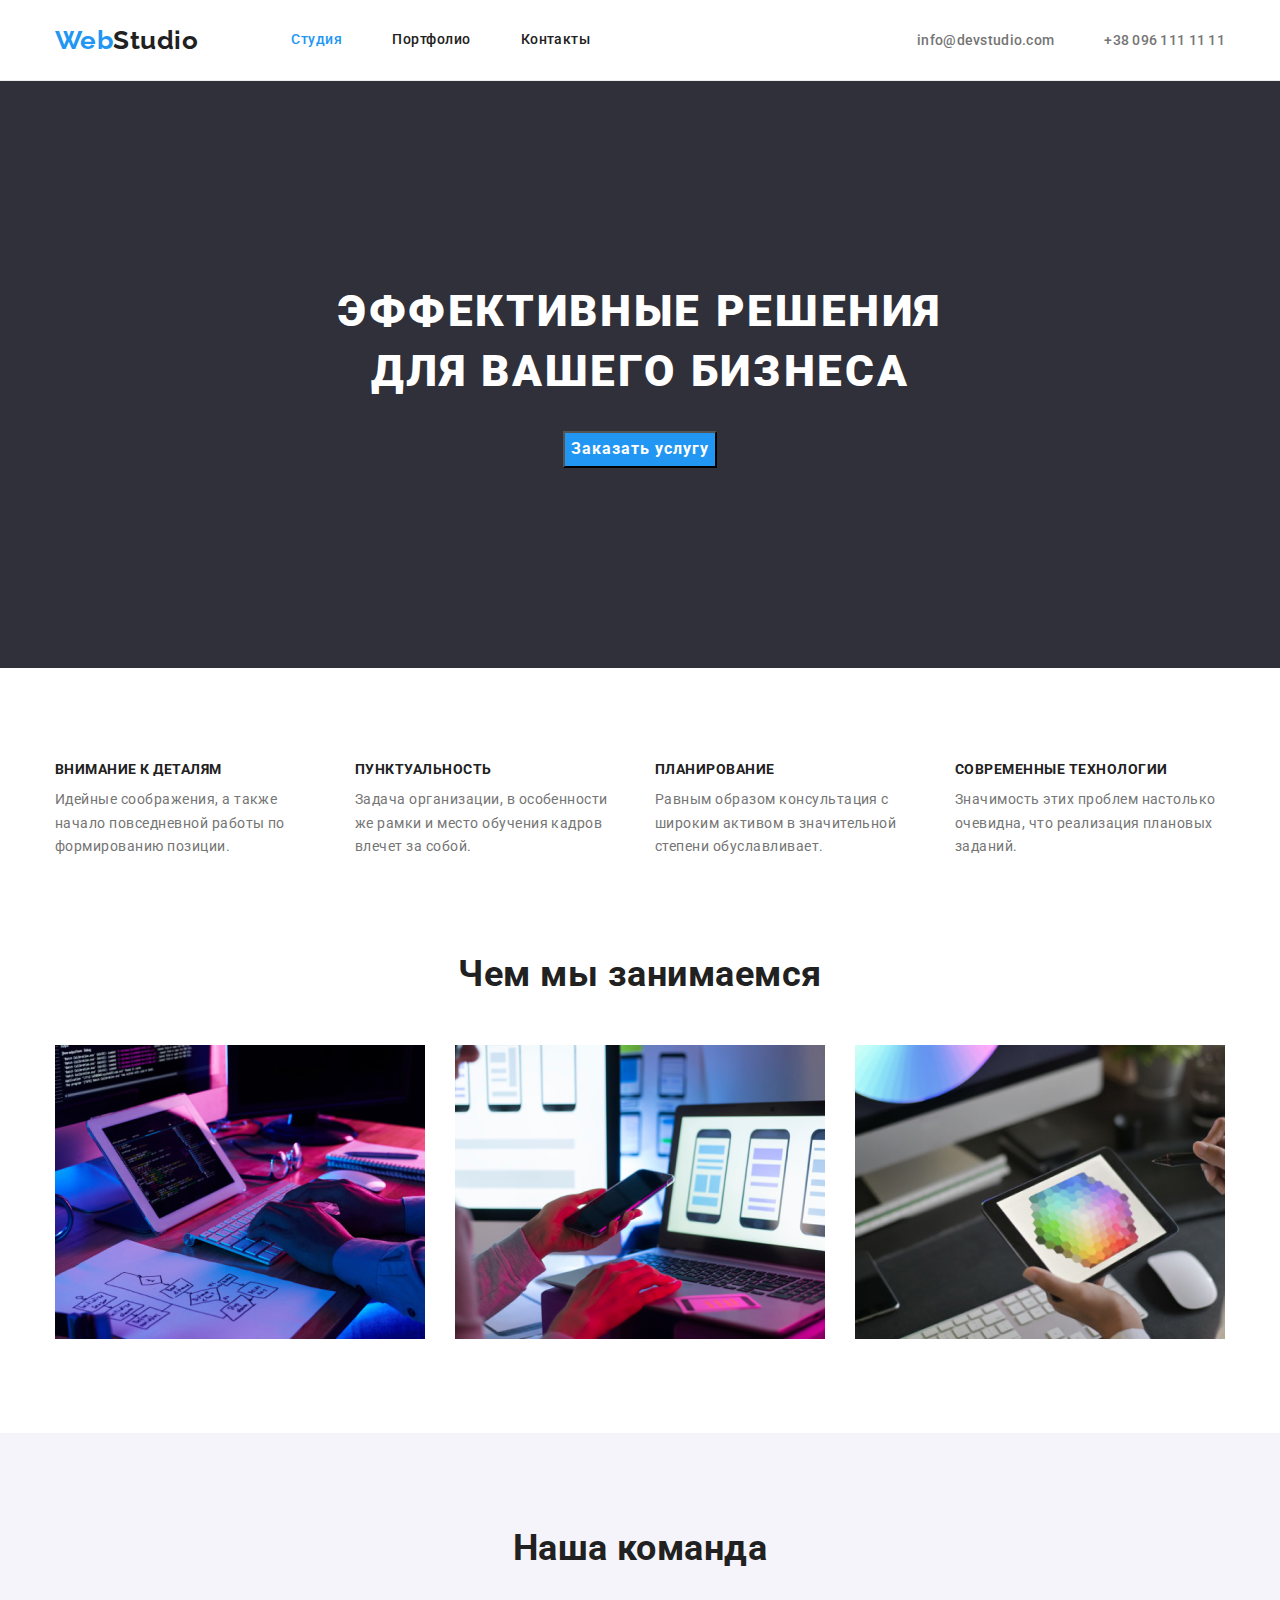
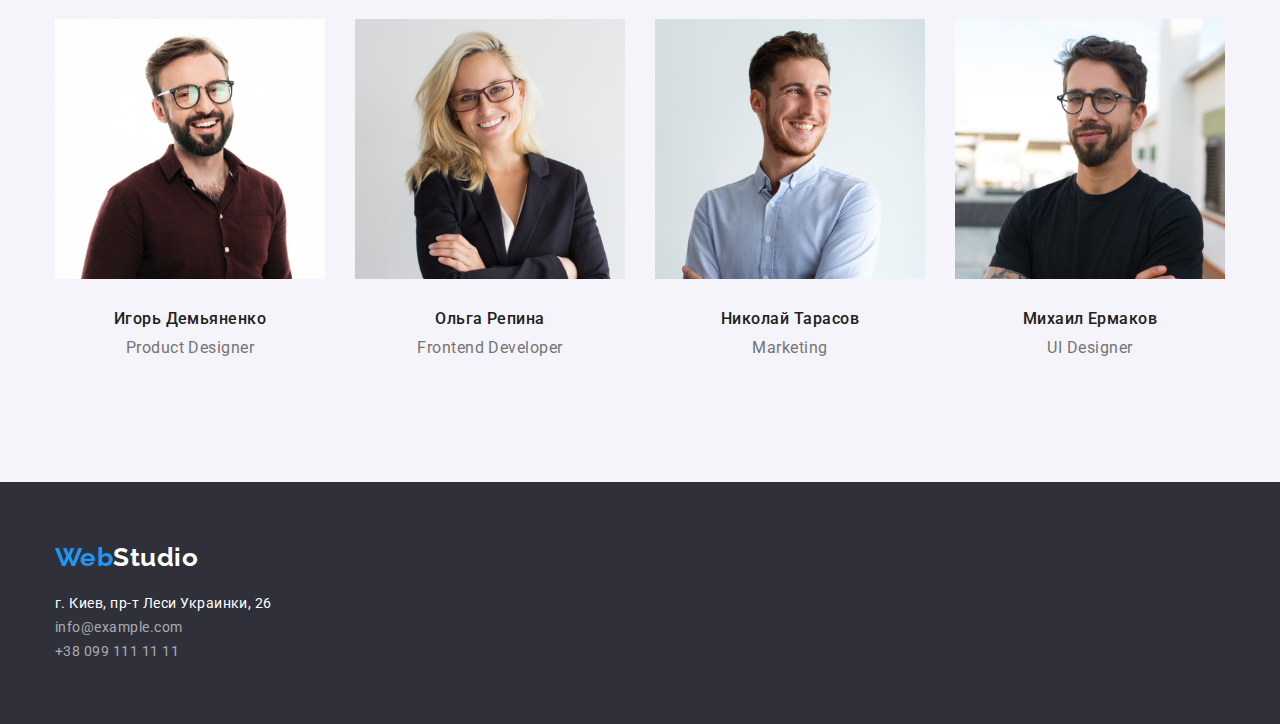
==== index.html @ 9b33d383 "Initial commit" ====
<!DOCTYPE html>
<html lang="en">
<head>
  <meta charset="UTF-8">
  <meta http-equiv="X-UA-Compatible" content="IE=edge">
  <meta name="viewport" content="width=device-width, initial-scale=1.0">
  <title>Document</title>
  <link rel="stylesheet" href="https://cdnjs.cloudflare.com/ajax/libs/modern-normalize/1.0.0/modern-normalize.min.css" />
  <link href="https://fonts.googleapis.com/css2?family=Raleway:wght@700&family=Roboto:wght@400;500;700;900&display=swap"
    rel="stylesheet">
  <link rel="stylesheet" href="./css/styles.css">
</head>
<body>
  <header class="header-frame">
    <div class="container header-flex">
        <nav class="main-nav">
          <a class="logo logo-header" href="/">Web<span class="logo-accent-header">Studio</span></a>
          <ul class="navigation list">
            <li class="item"><a class="current" href="./index.html">Студия</a></li>
            <li class="item"><a href="./portfolio.html">Портфолио</a></li>
            <li class="item"><a href="">Контакты</a></li>
          </ul>
        </nav>
        <ul class="contacts list">
          <li class="item">
            <a href="mailto:info@devstudio.com">info@devstudio.com</a>
          </li>
          <li class="item">
            <a href="tel:0961111111">+38 096 111 11 11</a>
          </li>
        </ul>
    </div>
  </header>
  
  <main>
    <section class="hero">
      <div class="container">
        <h1 class="hero-header">Эффективные решения для вашего бизнеса</h1>
        <button class="hero-btn" type="button">Заказать услугу</button>
      </div>
    </section>
  
    <section class="features">
      <div class="container">
        <h2 class="visually-hidden" >Особенности</h2>
          <ul class="features-list list">
              <li class="features-li">
                <h3 class="features-heder">Внимание к деталям</h3>
                <p class="features-text">Идейные соображения, а также начало повседневной работы по формированию позиции.</p>
              </li>
              <li class="features-li">
                <h3 class="features-heder">Пунктуальность</h3>
                <p class="features-text">Задача организации, в особенности же рамки и место обучения кадров влечет за собой.</p>
              </li>
              <li class="features-li">
                <h3 class="features-heder">Планирование</h3>
                <p class="features-text">Равным образом консультация с широким активом в значительной степени обуславливает.</p>
              </li>
              <li class="features-li">
                <h3 class="features-heder">Современные технологии</h3>
                <p class="features-text">Значимость этих проблем настолько очевидна, что реализация плановых заданий.</p>
              </li>
          </ul>
        </div>
      </div>
    </section>
  
    <section class="business">
      <div class="container">
        <h2>Чем мы занимаемся</h2>
          <ul class="business-img list">
            <li class="img">
            <img src="./img/img.jpg" alt="разработка" width="370">
            </li>
            <li class="img">
            <img src="./img/img(1).jpg" alt="мобильные версии" width="370">
            </li>
            <li class="img">
            <img src="./img/img(2).jpg" alt="дизайн" width="370">
            </li>
          </ul>
        </div>
    </section>
  
    <section class="command">
      <div class="container">
        <h2>Наша команда</h2>
          <ul class="command-list list">
            <li class="command-li"> 
              <img src="./img/photo1.jpg" alt="photo" width="270">
              <div class="command-box">
                <h3 class="command-heder">Игорь Демьяненко</h3>
                <p class="command-text">Product Designer</p>
              </div>
            </li>
            <li class="command-li">
              <img src="./img/photo2.jpg" alt="photo" width="270">
              <div class="command-box">
                <h3 class="command-heder">Ольга Репина</h3>
                <p class="command-text">Frontend Developer</p>
              </div>
            </li>
            <li class="command-li">
              <img src="./img/photo3.jpg" alt="photo" width="270">
              <div class="command-box">
                <h3 class="command-heder">Николай Тарасов</h3>
                <p class="command-text">Marketing</p>
              </div>
            </li>
            <li class="command-li">
              <img src="./img/photo4.jpg" alt="photo" width="270">
              <div class="command-box">
                <h3 class="command-heder">Михаил Ермаков</h3>
                <p class="command-text">UI Designer</p>
              </div>
            </li>
          </ul>
        </div>
    </section>
  </main>
  
  <footer class="footer">
    <div class="container">
        <a class="logo " href="/">Web<span class="logo-accent-footer">Studio</span></a>
        <address class="address"> г. Киев, пр-т Леси Украинки, 26
          <ul class="address-contacts list">
            <li>
              <a class="mail" href="mailto:info@example.com"> info@example.com</a>
            </li>
            <li>
              <a href="tel:+380991111111"> +38 099 111 11 11</a>
            </li>
          </ul>
      </address>
    </div>
  </footer>
</body>
</html>
---- css/styles.css ----
:root {
  --main-font: "Roboto", sans-serif;
  --main-color: #757575;
  --accent-color: #2196f3;
  --background-color: #2f303a;
  --text-color: #212121;
  --white-text: #ffffff;
}

body {
  font-family: var(--main-font);
  letter-spacing: 0.03em;
  color: var(--main-color);
}

h1,
h2,
h3,
h4,
p,
ul {
  margin-top: 0;
  margin-bottom: 0;
}
ul,
ol {
  padding: 0;
}

img {
  display: block;
}

.container {
  width: 1200px;
  padding-left: 15px;
  padding-right: 15px;
  margin: 0 auto;
}

a {
  padding-left: 0;
  margin-top: 0;
  margin-bottom: 0;
  text-decoration: none;
}

.header-frame {
  border-bottom: 1px solid #ececec;
}

.header-flex {
  display: flex;
  align-items: center;
}

.main-nav {
  display: flex;
  align-items: center;
}

.list {
  list-style: none;
}

.logo {
  color: var(--accent-color);

  font-family: Raleway;
  font-weight: 700;
  font-size: 26px;
  line-height: 1.19;
  text-decoration: none;
}

.logo-header {
  margin-right: 93px;
}

.logo-accent-header {
  color: var(--text-color);
}

.navigation {
  display: flex;
}

.navigation .item:not(:last-child) {
  margin-right: 50px;
}

.navigation a {
  display: block;
  padding-top: 32px;
  padding-bottom: 32px;

  color: var(--text-color);

  text-decoration: none;
  font-weight: 500;
  font-size: 14px;
  line-height: 1.14;
}

.navigation a:hover,
.navigation a:focus {
  color: var(--accent-color);
}

.navigation .current {
  color: var(--accent-color);
}

.contacts {
  display: flex;
  margin-left: auto;
}

.contacts .item + .item {
  margin-left: 50px;
}

.contacts a {
  color: var(--main-color);

  text-decoration: none;
  font-weight: 500;
  font-size: 14px;
  line-height: 1.14;
  letter-spacing: 0.02em;
}

.contacts a:hover,
.contacts a:focus {
  color: var(--accent-color);
}

/*страница студии*/
h1 {
  margin-bottom: 30px;

  color: var(--white-text);

  font-weight: 900;
  font-size: 44px;
  line-height: 1.37;
  letter-spacing: 0.06em;
  text-transform: uppercase;
}

.hero {
  padding-top: 200px;
  padding-bottom: 200px;

  background-color: var(--background-color);

  text-align: center;
}

.hero-header {
  width: 696px;
  margin-right: auto;
  margin-left: auto;
}

.hero-btn {
  color: var(--white-text);
  background-color: #2196f3;

  font-family: var(--main-font);
  font-weight: 700;
  font-size: 16px;
  line-height: 1.9;
  letter-spacing: 0.06em;
  cursor: pointer;
}

.hero-btn:hover,
.hero-btn:focus {
  background-color: #188ce8;
}

.visually-hidden {
  position: absolute;
  width: 1px;
  height: 1px;
  margin: -1px;
  border: 0;
  padding: 0;

  white-space: nowrap;
  clip-path: inset(100%);
  clip: rect(0 0 0 0);
  overflow: hidden;
}

.features-list {
  display: flex;
}

.features-list .features-li + .features-li {
  margin-left: 30px;
}

.features {
  padding-top: 94px;
  padding-bottom: 94px;
}

.features-text {
  width: 270px;
  font-size: 14px;
  line-height: 1.7;
}

.features-heder {
  margin-bottom: 10px;

  color: var(--text-color);

  font-weight: 700;
  font-size: 14px;
  line-height: 1.14;
  text-decoration: none;
  text-transform: uppercase;
}

.business {
  padding-bottom: 94px;
}

h2 {
  margin-bottom: 50px;

  color: var(--text-color);

  font-weight: 700;
  font-size: 36px;
  line-height: 1.17;
  text-align: center;
  text-decoration: none;
}

.business-img {
  display: flex;
}

.business-img .img + .img {
  margin-left: 30px;
}

.command {
  background-color: #f5f4fa;

  padding-top: 94px;
  padding-bottom: 94px;
}

.command-list {
  display: flex;
}

.command-list .command-li + .command-li {
  margin-left: 30px;
}

.command-heder {
  margin-bottom: 10px;

  color: var(--text-color);

  font-weight: 500;
  font-size: 16px;
  line-height: 1.19;
}

.command-box {
  padding-top: 30px;
  padding-bottom: 30px;
  text-align: center;
}

.command-text {
  font-size: 16px;
  line-height: 1.19;
}

/* Футер */

.footer {
  padding-top: 60px;
  padding-bottom: 60px;

  background-color: var(--background-color);
}

.logo-accent-footer {
  color: var(--white-text);
}

.address {
  margin-top: 20px;

  color: var(--white-text);

  font-style: normal;
  font-size: 14px;
  line-height: 1.7;
  text-decoration: none;
}

.address-contacts a {
  padding-left: 0;

  color: rgba(255, 255, 255, 0.6);

  font-style: normal;
  font-size: 14px;
  line-height: 1.71;
  text-decoration: none;
}

.address-contacts a:hover,
.address-contacts a:focus {
  color: var(--accent-color);
}

.mail {
  margin-bottom: 9px;
}

/* Портфолио*/

.portfolio-container {
  padding-top: 94px;
  padding-bottom: 94px;
}

.filters {
  display: flex;
  justify-content: center;
  margin-bottom: 50px;
}

.container .button + .button {
  margin-left: 8px;
}

.list-btn {
  background: #f5f4fa;

  font-family: var(--main-font);
  font-weight: 500;
  font-size: 16px;
  line-height: 1.6;
  cursor: pointer;
  border: none;
  border-radius: 4px;
  padding: 6px 22px;
  text-align: center;
}

.list-btn:hover,
.list-btn:focus {
  color: var(--white-text);
  background-color: var(--accent-color);
}

.filters .current {
  color: var(--white-text);
  background-color: var(--accent-color);
}

.portfolio {
  display: flex;
  flex-wrap: wrap;
}

.flex-element {
  margin-right: 30px;
  margin-bottom: 30px;
}

.flex-element:nth-child(3n) {
  margin-right: 0;
}

.flex-element:nth-last-child(-n + 3) {
  margin-bottom: 0;
}

.portfolio-box {
  padding: 20px 24px 20px 24px;
  border-right: 1px solid #ececec;
  border-bottom: 1px solid #ececec;
  border-left: 1px solid #ececec;
}
.portfolio-heder {
  margin-bottom: 4px;

  color: var(--text-color);

  font-weight: 700;
  font-size: 18px;
  line-height: 2;
  letter-spacing: 0.06em;
}

.portfolio-text {
  color: var(--main-color);

  font-size: 16px;
  line-height: 1.9;
}
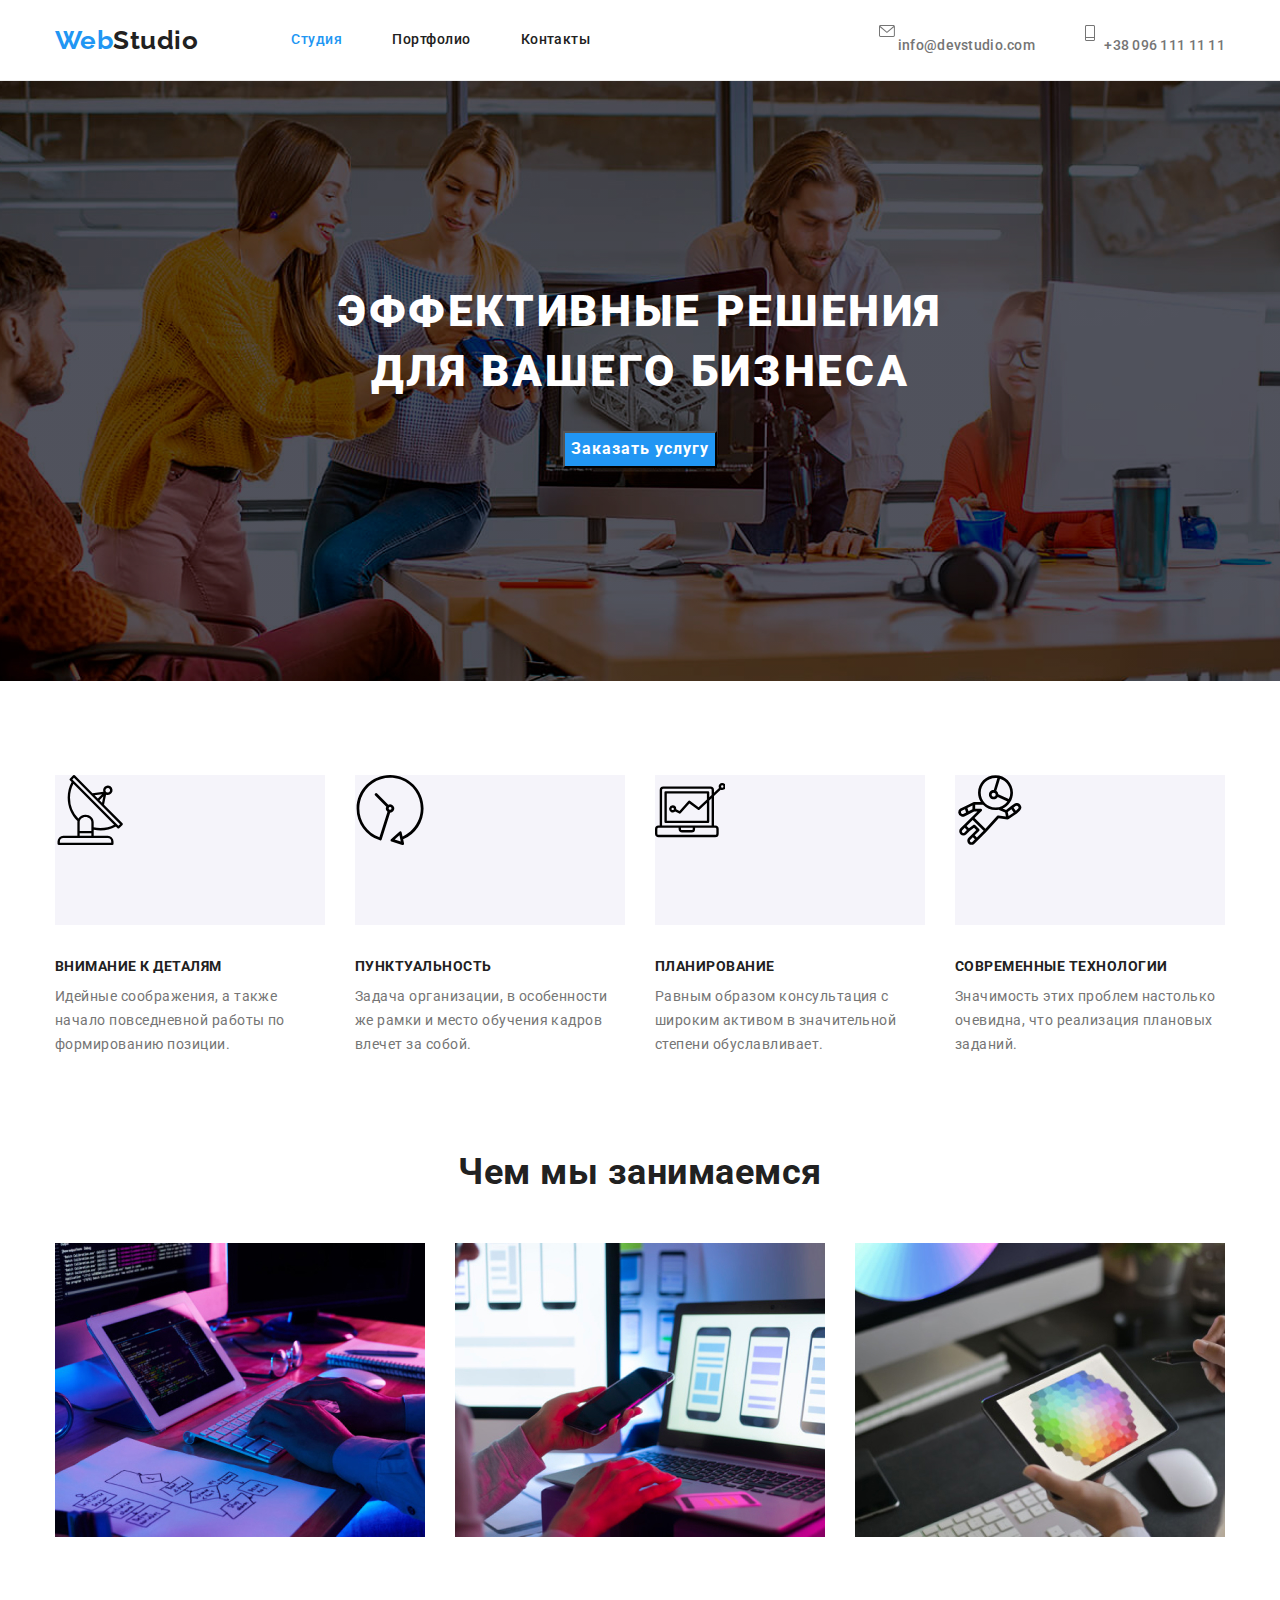
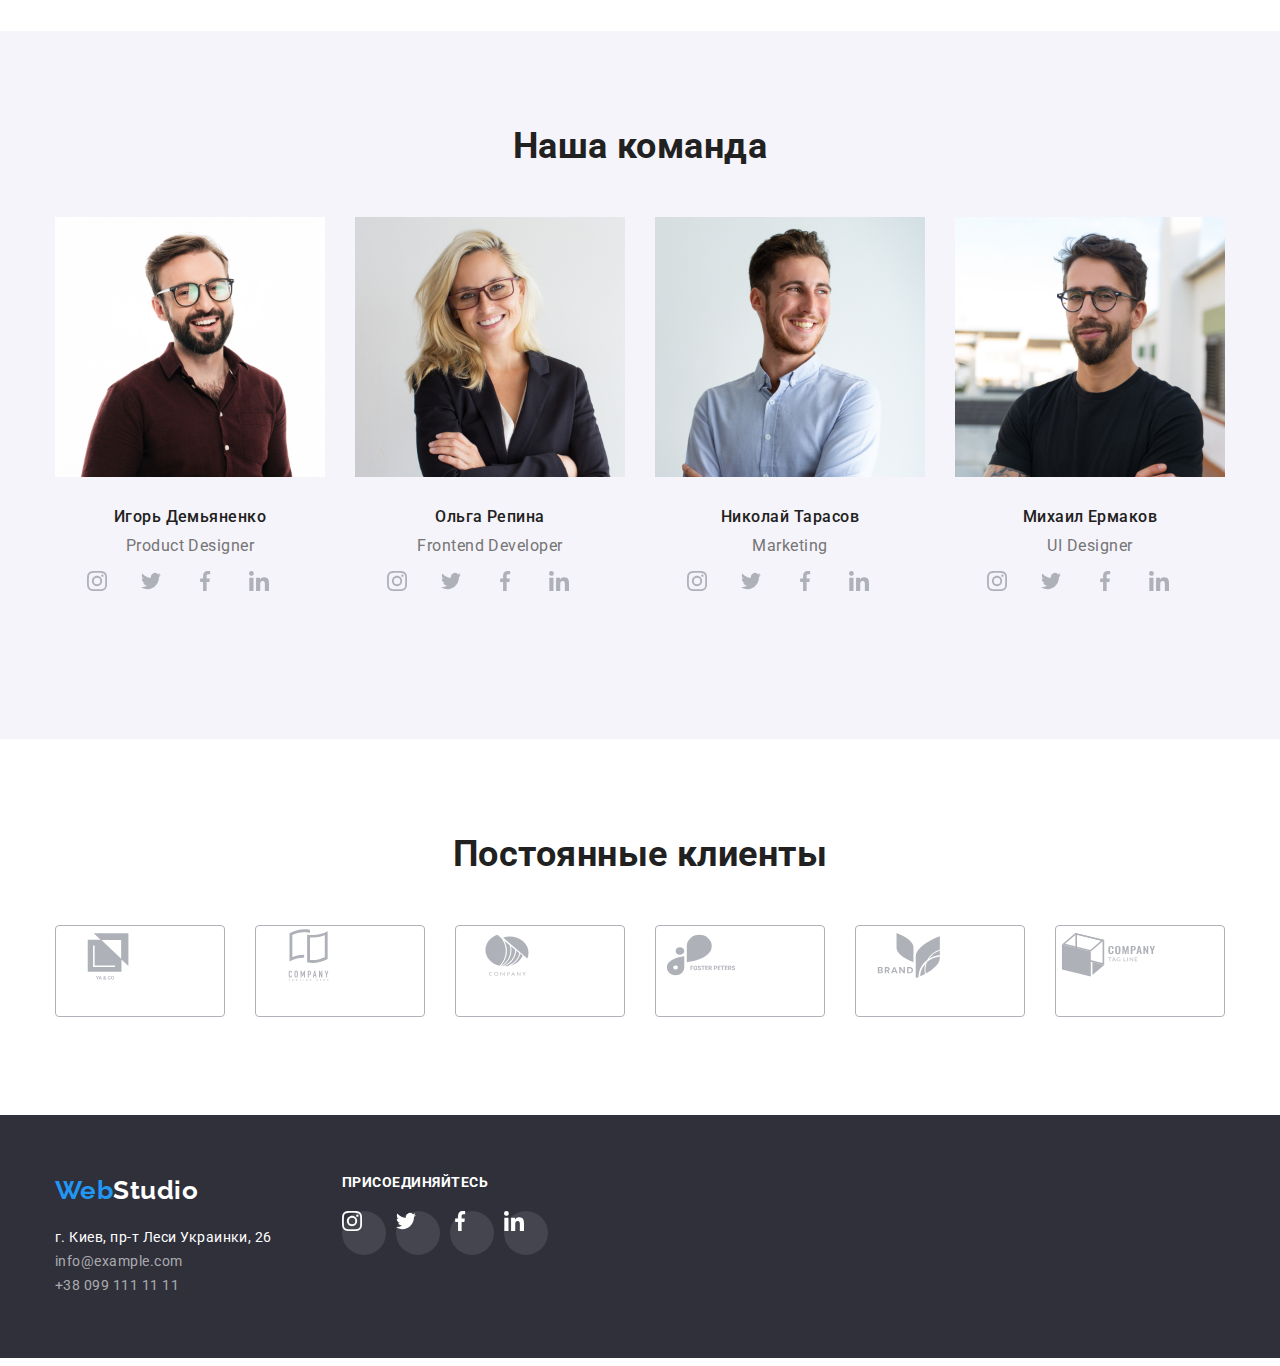
==== commit 3b12e1f8: "html+css+svg недоделано" ====
--- a/index.html
+++ b/index.html
@@ -23,10 +23,18 @@
         </nav>
         <ul class="contacts list">
           <li class="item">
-            <a href="mailto:info@devstudio.com">info@devstudio.com</a>
+            <a href="mailto:info@devstudio.com">
+              <svg class="mail">
+                <use href="./img/sprayt.svg#icon-envelope-hover-1-1" width="16" height="12"></use>
+              </svg>
+              info@devstudio.com</a>
           </li>
           <li class="item">
-            <a href="tel:0961111111">+38 096 111 11 11</a>
+            <a href="tel:0961111111">
+              <svg class="mail">
+                <use href="./img/sprayt.svg#icon-Vector" width="10" height="16"></use>
+              </svg>
+              +38 096 111 11 11</a>
           </li>
         </ul>
     </div>
@@ -45,18 +53,30 @@
         <h2 class="visually-hidden" >Особенности</h2>
           <ul class="features-list list">
               <li class="features-li">
+                <svg class="vector">
+                  <use href="./img/sprayt.svg#icon--1" width="70" height="70"></use>
+                </svg>
                 <h3 class="features-heder">Внимание к деталям</h3>
                 <p class="features-text">Идейные соображения, а также начало повседневной работы по формированию позиции.</p>
               </li>
               <li class="features-li">
+                <svg class="vector">
+                <use href="./img/sprayt.svg#icon-Vector-2" width="70" height="70"></use>
+              </svg>
                 <h3 class="features-heder">Пунктуальность</h3>
                 <p class="features-text">Задача организации, в особенности же рамки и место обучения кадров влечет за собой.</p>
               </li>
               <li class="features-li">
+                <svg class="vector">
+                  <use href="./img/sprayt.svg#icon-Vector-3" width="70" height="70"></use>
+                </svg>
                 <h3 class="features-heder">Планирование</h3>
                 <p class="features-text">Равным образом консультация с широким активом в значительной степени обуславливает.</p>
               </li>
               <li class="features-li">
+                <svg class="vector">
+                  <use href="./img/sprayt.svg#icon-Vector-4" width="70" height="70"></use>
+                </svg>
                 <h3 class="features-heder">Современные технологии</h3>
                 <p class="features-text">Значимость этих проблем настолько очевидна, что реализация плановых заданий.</p>
               </li>
@@ -91,6 +111,36 @@
               <div class="command-box">
                 <h3 class="command-heder">Игорь Демьяненко</h3>
                 <p class="command-text">Product Designer</p>
+                <ul class="social-command list">
+                  <li class="link-size">
+                    <a class="social" href="">
+                      <svg class="instagram">
+                        <use href="./img/sprayt.svg#icon-instagram" width="20" height="20"></use>
+                      </svg>
+                    </a>
+                  </li>
+                  <li class="link-size">
+                    <a class="social" href="">
+                      <svg class="twitter">
+                        <use href="./img/sprayt.svg#icon-twitter" width="20" height="20"></use>
+                      </svg>
+                    </a>
+                  </li>
+                  <li class="link-size">
+                    <a class="social" href="">
+                      <svg class="facebook">
+                        <use href="./img/sprayt.svg#icon-facebook" width="20" height="20"></use>
+                      </svg>
+                    </a>
+                  </li>
+                  <li class="link-size">
+                    <a class="social" href="">
+                      <svg class="linkedin">
+                        <use href="./img/sprayt.svg#icon-linkedin" width="20" height="20"></use>
+                      </svg>
+                    </a>
+                  </li>
+                </ul>
               </div>
             </li>
             <li class="command-li">
@@ -98,6 +148,36 @@
               <div class="command-box">
                 <h3 class="command-heder">Ольга Репина</h3>
                 <p class="command-text">Frontend Developer</p>
+                <ul class="social-command list">
+                  <li class="link-size">
+                    <a class="social" href="">
+                      <svg class="instagram">
+                        <use href="./img/sprayt.svg#icon-instagram" width="20" height="20"></use>
+                      </svg>
+                    </a>
+                  </li>
+                  <li class="link-size">
+                    <a class="social" href="">
+                      <svg class="twitter">
+                        <use href="./img/sprayt.svg#icon-twitter" width="20" height="20"></use>
+                      </svg>
+                    </a>
+                  </li>
+                  <li class="link-size">
+                    <a class="social" href="">
+                      <svg class="facebook">
+                        <use href="./img/sprayt.svg#icon-facebook" width="20" height="20"></use>
+                      </svg>
+                    </a>
+                  </li>
+                  <li class="link-size">
+                    <a class="social" href="">
+                      <svg class="linkedin">
+                        <use href="./img/sprayt.svg#icon-linkedin" width="20" height="20"></use>
+                      </svg>
+                    </a>
+                  </li>
+                </ul>
               </div>
             </li>
             <li class="command-li">
@@ -105,6 +185,36 @@
               <div class="command-box">
                 <h3 class="command-heder">Николай Тарасов</h3>
                 <p class="command-text">Marketing</p>
+                <ul class="social-command list">
+                  <li class="link-size">
+                    <a class="social" href="">
+                      <svg class="instagram">
+                        <use href="./img/sprayt.svg#icon-instagram" width="20" height="20"></use>
+                      </svg>
+                    </a>
+                  </li>
+                  <li class="link-size">
+                    <a class="social" href="">
+                      <svg class="twitter">
+                        <use href="./img/sprayt.svg#icon-twitter" width="20" height="20"></use>
+                      </svg>
+                    </a>
+                  </li>
+                  <li class="link-size">
+                    <a class="social" href="">
+                      <svg class="facebook">
+                        <use href="./img/sprayt.svg#icon-facebook" width="20" height="20"></use>
+                      </svg>
+                    </a>
+                  </li>
+                  <li class="link-size">
+                    <a class="social" href="">
+                      <svg class="linkedin">
+                        <use href="./img/sprayt.svg#icon-linkedin" width="20" height="20"></use>
+                      </svg>
+                    </a>
+                  </li>
+                </ul>
               </div>
             </li>
             <li class="command-li">
@@ -112,26 +222,141 @@
               <div class="command-box">
                 <h3 class="command-heder">Михаил Ермаков</h3>
                 <p class="command-text">UI Designer</p>
+                <ul class="social-command list">
+                  <li class="link-size">
+                    <a class="social" href="">
+                      <svg class="instagram">
+                        <use href="./img/sprayt.svg#icon-instagram" width="20" height="20"></use>
+                      </svg>
+                    </a>
+                  </li>
+                  <li class="link-size">
+                    <a class="social" href="">
+                      <svg class="twitter">
+                        <use href="./img/sprayt.svg#icon-twitter" width="20" height="20"></use>
+                      </svg>
+                    </a>
+                  </li>
+                  <li class="link-size">
+                    <a class="social" href="">
+                      <svg class="facebook">
+                        <use href="./img/sprayt.svg#icon-facebook" width="20" height="20"></use>
+                      </svg>
+                    </a>
+                  </li>
+                  <li class="link-size">
+                    <a class="social" href="">
+                      <svg class="linkedin">
+                        <use href="./img/sprayt.svg#icon-linkedin" width="20" height="20"></use>
+                      </svg>
+                    </a>
+                  </li>
+                </ul>
               </div>
             </li>
           </ul>
         </div>
-    </section>
+      </section>
+
+      <section class="clients">
+        <div >
+          <h2>Постоянные клиенты</h2>
+            <ul class="clients-list list">
+              <li class="clients-li"> 
+                <a class="clients-link" href="">
+                  <svg class="clients-logo">
+                    <use href="./img/sprayt.svg#icon-Logo-1" width="106" height="60"></use>
+                  </svg>
+                </a>
+              </li>
+              <li class="clients-li">
+                <a class="clients-link" href="">
+                  <svg class="clients-logo">
+                    <use href="./img/sprayt.svg#icon-Logo-2" width="106" height="60"></use>
+                  </svg>
+                </a>
+              </li>
+              <li class="clients-li">
+                <a class="clients-link" href="">
+                  <svg class="clients-logo">
+                    <use href="./img/sprayt.svg#icon-Logo-3" width="106" height="60"></use>
+                  </svg>
+                </a>
+              </li>
+              <li class="clients-li">
+                <a class="clients-link" href="">
+                  <svg class="clients-logo">
+                    <use href="./img/sprayt.svg#icon-Logo-4" width="106" height="60"></use>
+                  </svg>
+                </a>
+              </li>
+              <li class="clients-li">
+                <a class="clients-link" href="">
+                  <svg class="clients-logo">
+                    <use href="./img/sprayt.svg#icon-Logo-5" width="106" height="60"></use>
+                  </svg>
+                </a>
+              </li>
+              <li class="clients-li">
+                <a class="clients-link" href="">
+                  <svg class="clients-logo">
+                    <use href="./img/sprayt.svg#icon-Logo-6" width="106" height="60"></use>
+                  </svg>
+                </a>
+              </li>
+            </ul>
+        </div>
+      </section>
   </main>
   
   <footer class="footer">
-    <div class="container">
-        <a class="logo " href="/">Web<span class="logo-accent-footer">Studio</span></a>
-        <address class="address"> г. Киев, пр-т Леси Украинки, 26
-          <ul class="address-contacts list">
-            <li>
-              <a class="mail" href="mailto:info@example.com"> info@example.com</a>
-            </li>
-            <li>
-              <a href="tel:+380991111111"> +38 099 111 11 11</a>
-            </li>
-          </ul>
-      </address>
+    <div class="footer-container container" >
+      <div class="footer-section">
+          <a class="logo " href="/">Web<span class="logo-accent-footer">Studio</span></a>
+          <address class="address"> г. Киев, пр-т Леси Украинки, 26
+            <ul class="address-contacts list">
+              <li>
+                <a class="mail" href="mailto:info@example.com"> info@example.com</a>
+              </li>
+              <li>
+                <a href="tel:+380991111111"> +38 099 111 11 11</a>
+              </li>
+            </ul>
+        </address>
+      </div>
+      <div class="footer-section">
+        <h3 class="footer-header">присоединяйтесь</h3>
+        <ul class="footer-list list">
+          <li class="footer-li">
+            <a class="social-footer" href="">
+              <svg class="instagram">
+                <use href="./img/sprayt.svg#icon-instagram" width="20" height="20"></use>
+              </svg>
+            </a>
+          </li>
+          <li class="footer-li">
+            <a class="social-footer" href="">
+              <svg class="twitter">
+                <use href="./img/sprayt.svg#icon-twitter" width="20" height="20"></use>
+              </svg>
+            </a>
+          </li>
+          <li class="footer-li">
+            <a class="social-footer" href="">
+              <svg class="facebook">
+                <use href="./img/sprayt.svg#icon-facebook" width="20" height="20"></use>
+              </svg>
+            </a>
+          </li>
+          <li class="footer-li">
+            <a class="social-footer" href="">
+              <svg class="linkedin">
+                <use href="./img/sprayt.svg#icon-linkedin" width="20" height="20"></use>
+              </svg>
+            </a>
+          </li>
+        </ul>
+      </div>
     </div>
   </footer>
 </body>
--- a/css/styles.css
+++ b/css/styles.css
@@ -133,6 +133,13 @@
 .contacts a:hover,
 .contacts a:focus {
   color: var(--accent-color);
+  fill: var(--accent-color);
+}
+
+.mail {
+  width: 16px;
+  height: 16px;
+  fill: currentColor;
 }
 
 /*страница студии*/
@@ -153,6 +160,15 @@
   padding-bottom: 200px;
 
   background-color: var(--background-color);
+  background-image: linear-gradient(
+      to right,
+      rgba(0, 0, 0, 0.4),
+      rgba(0, 0, 0, 0.4)
+    ),
+    url(../img/фон.jpg);
+  background-repeat: no-repeat;
+  background-position: center;
+  height: 600px;
 
   text-align: center;
 }
@@ -207,6 +223,13 @@
   padding-bottom: 94px;
 }
 
+.vector {
+  width: 270px;
+  height: 120;
+  background-color: #f5f4fa;
+  margin-bottom: 30px;
+}
+
 .features-text {
   width: 270px;
   font-size: 14px;
@@ -285,6 +308,61 @@
   line-height: 1.19;
 }
 
+.social-command {
+  display: flex;
+  justify-content: center;
+  margin-top: 16px;
+}
+
+.social-command .link-size + .link-size {
+  padding-left: 10px;
+}
+
+.social {
+  padding: 0;
+  border: none;
+  display: block;
+  width: 44px;
+  height: 44px;
+  fill: #afb1b8;
+  border-radius: 50%;
+}
+
+.social:hover,
+.social:focus {
+  fill: var(--white-text);
+  background-color: var(--accent-color);
+}
+
+.clients {
+  padding-top: 94px;
+  padding-bottom: 94px;
+}
+
+.clients-list {
+  display: flex;
+  justify-content: center;
+}
+
+.clients-list .clients-li + .clients-li {
+  margin-left: 30px;
+}
+
+.clients-logo {
+  width: 170px;
+  height: 92px;
+  fill: #afb1b8;
+  border: 1px solid #afb1b8;
+  box-sizing: border-box;
+  border-radius: 4px;
+}
+
+.clients-logo:hover,
+.clients-logo:focus {
+  fill: var(--accent-color);
+  border: 1px solid var(--accent-color);
+}
+
 /* Футер */
 
 .footer {
@@ -294,6 +372,14 @@
   background-color: var(--background-color);
 }
 
+.footer-container {
+  display: flex;
+}
+
+.footer-section {
+  margin-right: 70px;
+}
+
 .logo-accent-footer {
   color: var(--white-text);
 }
@@ -327,6 +413,42 @@
 
 .mail {
   margin-bottom: 9px;
+}
+
+.footer-header {
+  font-weight: 700;
+  font-size: 14px;
+  line-height: 1.14;
+  text-transform: uppercase;
+
+  color: #ffffff;
+}
+
+.footer-list {
+  display: flex;
+  margin-top: 20px;
+}
+
+.social-footer {
+  padding: 0;
+  border: none;
+  display: block;
+  width: 44px;
+  height: 44px;
+  fill: var(--white-text);
+  background-color: rgba(255, 255, 255, 0.1);
+  border-radius: 50%;
+  justify-content: center;
+  align-items: center;
+}
+
+.social-footer:hover,
+.social-footer:focus {
+  background-color: var(--accent-color);
+}
+
+.footer-list .footer-li + .footer-li {
+  padding-left: 10px;
 }
 
 /* Портфолио*/
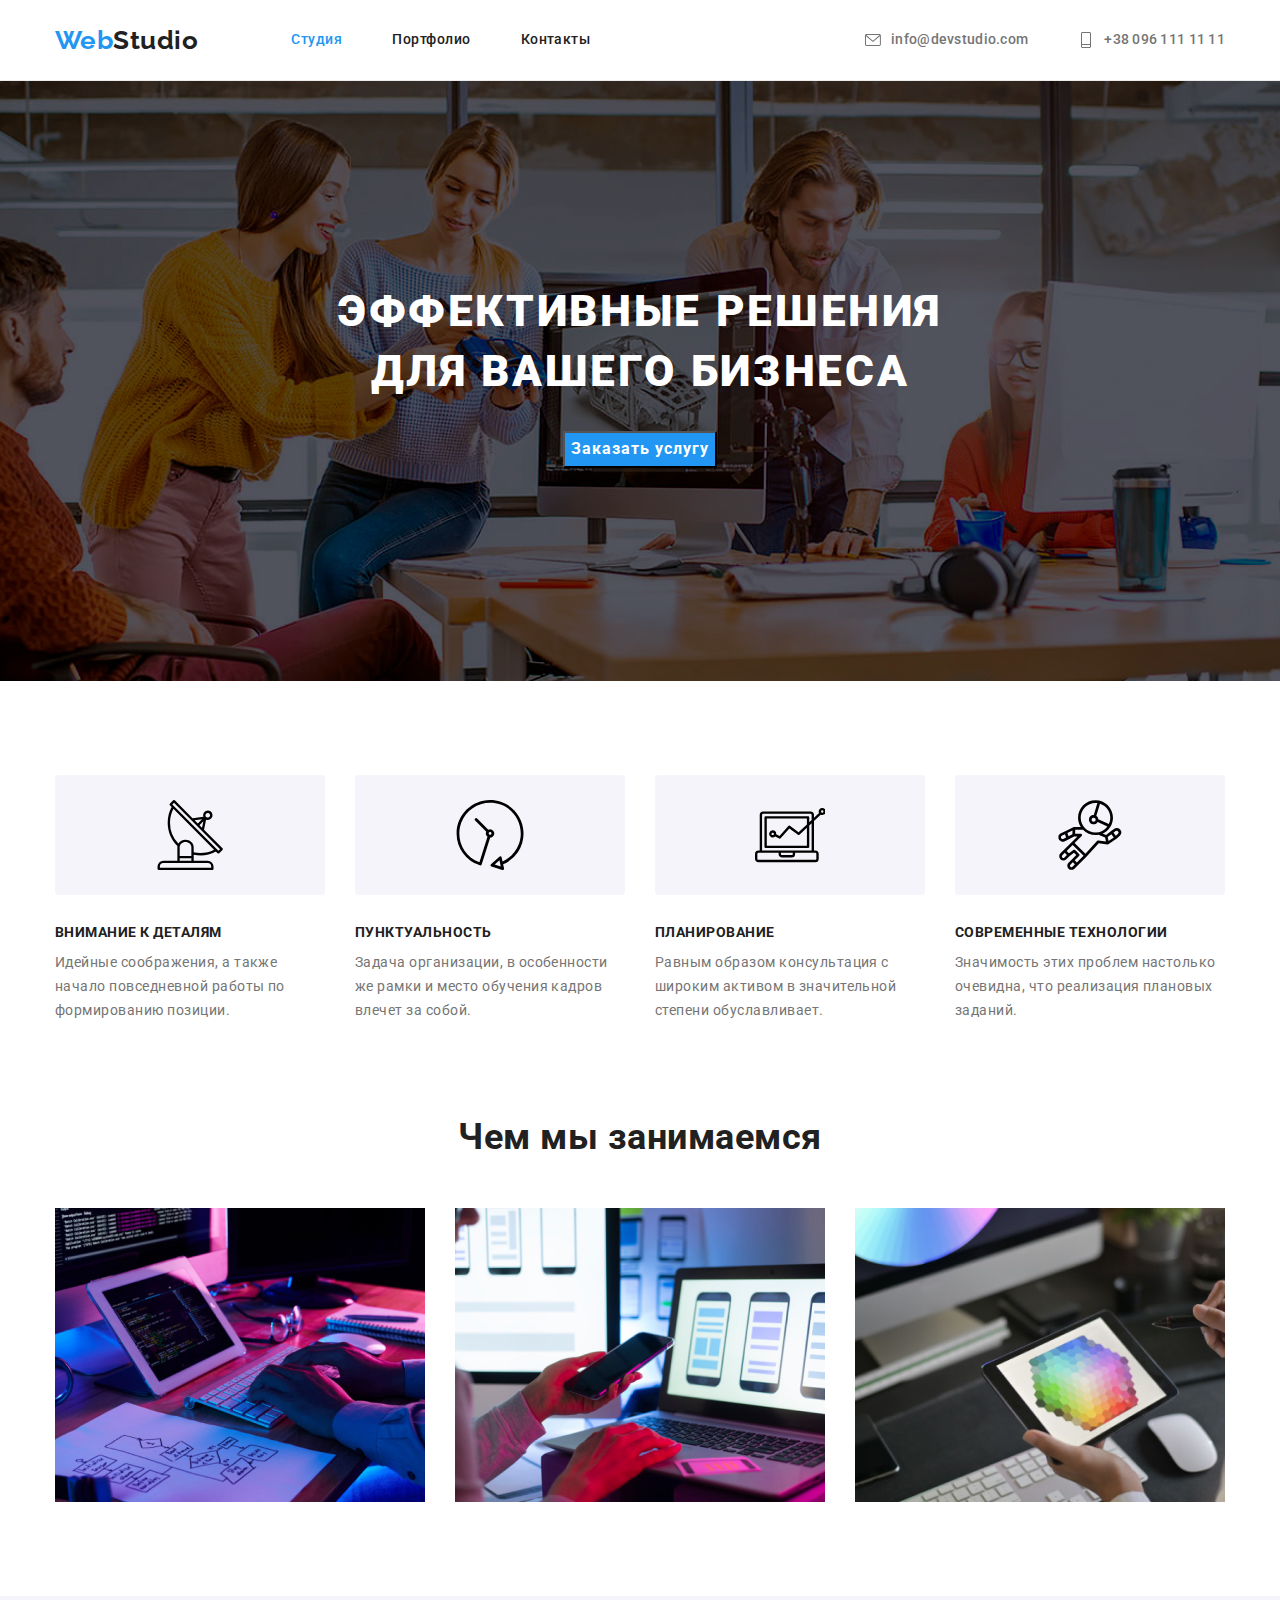
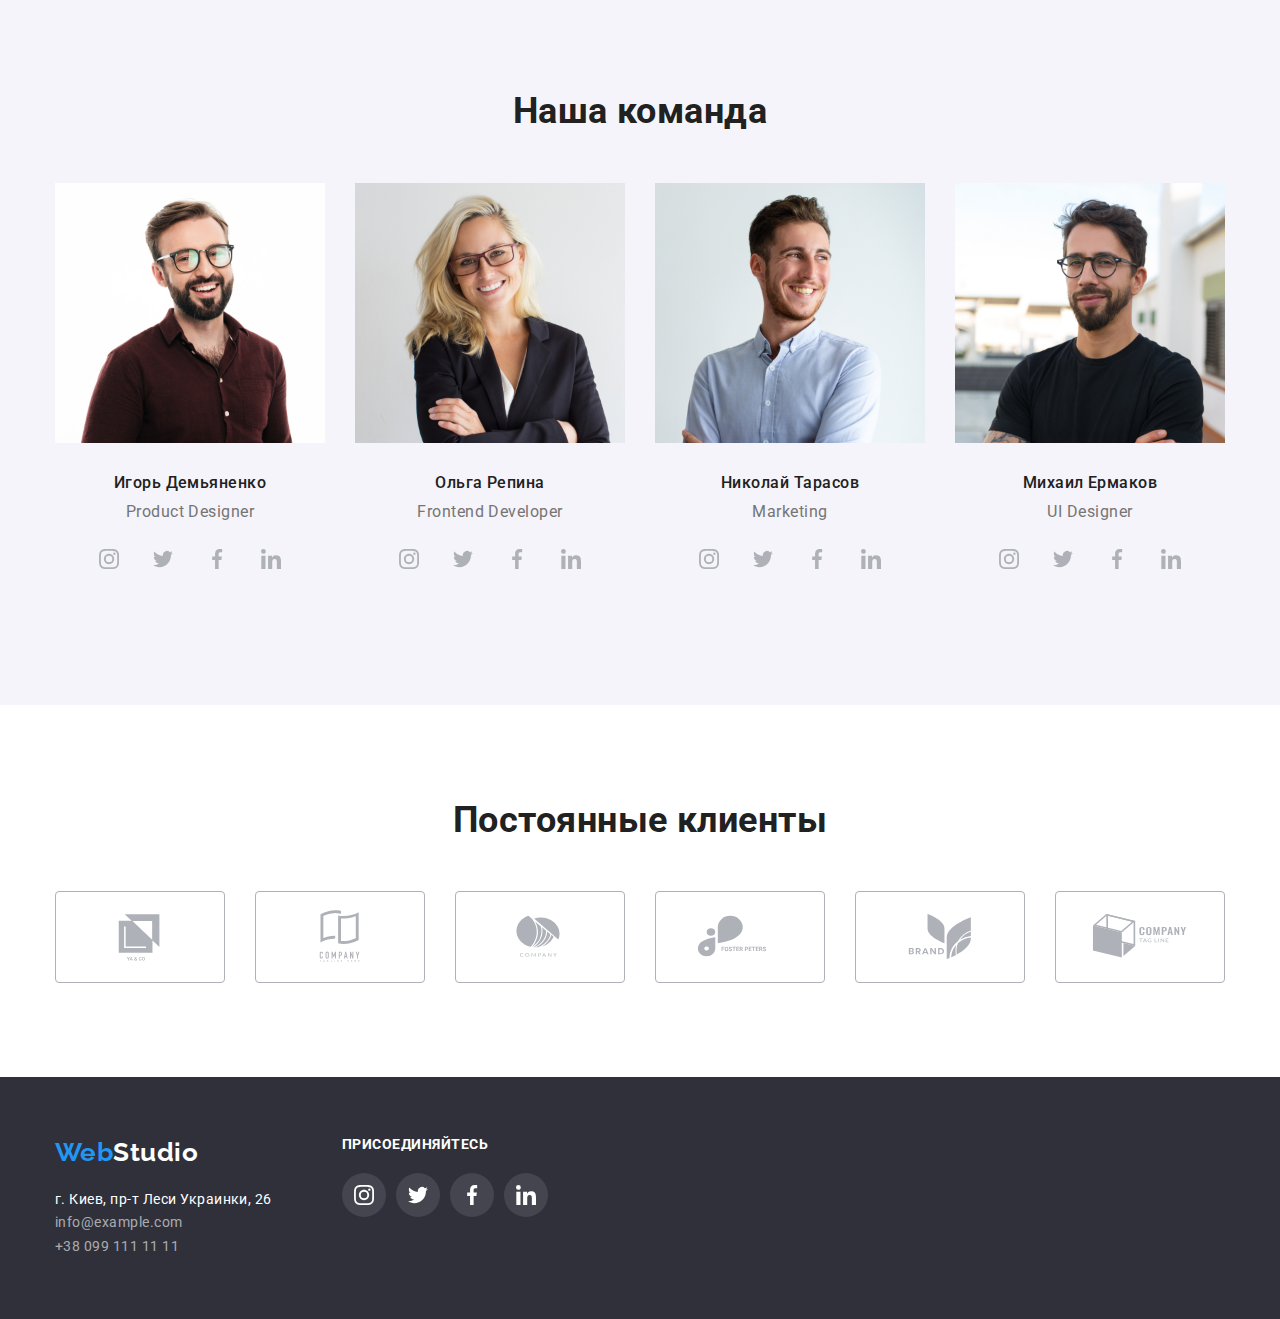
==== commit 27b47969: "html+css+svg" ====
--- a/index.html
+++ b/index.html
@@ -23,16 +23,16 @@
         </nav>
         <ul class="contacts list">
           <li class="item">
-            <a href="mailto:info@devstudio.com">
-              <svg class="mail">
-                <use href="./img/sprayt.svg#icon-envelope-hover-1-1" width="16" height="12"></use>
+            <a class="mail-item" href="mailto:info@devstudio.com">
+              <svg class="mail" width="16" height="16">
+                <use href="./img/sprayt.svg#icon-envelope-hover-1-1"></use>
               </svg>
               info@devstudio.com</a>
           </li>
           <li class="item">
-            <a href="tel:0961111111">
-              <svg class="mail">
-                <use href="./img/sprayt.svg#icon-Vector" width="10" height="16"></use>
+            <a class="mail-item" href="tel:0961111111">
+              <svg class="mail"  width="16" height="16">
+                <use href="./img/sprayt.svg#icon-Vector"></use>
               </svg>
               +38 096 111 11 11</a>
           </li>
@@ -53,30 +53,38 @@
         <h2 class="visually-hidden" >Особенности</h2>
           <ul class="features-list list">
               <li class="features-li">
-                <svg class="vector">
-                  <use href="./img/sprayt.svg#icon--1" width="70" height="70"></use>
-                </svg>
+                <div class="vector">
+                  <svg class="vector-img" width="70" height="70">
+                    <use href="./img/sprayt.svg#icon--1"></use>
+                  </svg>
+                </div>
                 <h3 class="features-heder">Внимание к деталям</h3>
                 <p class="features-text">Идейные соображения, а также начало повседневной работы по формированию позиции.</p>
               </li>
               <li class="features-li">
-                <svg class="vector">
-                <use href="./img/sprayt.svg#icon-Vector-2" width="70" height="70"></use>
-              </svg>
+                <div class="vector">
+                  <svg class="vector-img" width="70" height="70">
+                    <use href="./img/sprayt.svg#icon-Vector-2"></use>
+                  </svg>
+                </div>
                 <h3 class="features-heder">Пунктуальность</h3>
                 <p class="features-text">Задача организации, в особенности же рамки и место обучения кадров влечет за собой.</p>
               </li>
               <li class="features-li">
-                <svg class="vector">
-                  <use href="./img/sprayt.svg#icon-Vector-3" width="70" height="70"></use>
-                </svg>
+                <div class="vector">
+                  <svg class="vector-img" width="70" height="70">
+                    <use href="./img/sprayt.svg#icon-Vector-3"></use>
+                  </svg>
+                </div>
                 <h3 class="features-heder">Планирование</h3>
                 <p class="features-text">Равным образом консультация с широким активом в значительной степени обуславливает.</p>
               </li>
               <li class="features-li">
-                <svg class="vector">
-                  <use href="./img/sprayt.svg#icon-Vector-4" width="70" height="70"></use>
-                </svg>
+                <div class="vector">
+                  <svg class="vector-img" width="70" height="70">
+                    <use href="./img/sprayt.svg#icon-Vector-4"></use>
+                  </svg>
+                </div>
                 <h3 class="features-heder">Современные технологии</h3>
                 <p class="features-text">Значимость этих проблем настолько очевидна, что реализация плановых заданий.</p>
               </li>
@@ -114,29 +122,29 @@
                 <ul class="social-command list">
                   <li class="link-size">
                     <a class="social" href="">
-                      <svg class="instagram">
-                        <use href="./img/sprayt.svg#icon-instagram" width="20" height="20"></use>
-                      </svg>
-                    </a>
-                  </li>
-                  <li class="link-size">
-                    <a class="social" href="">
-                      <svg class="twitter">
-                        <use href="./img/sprayt.svg#icon-twitter" width="20" height="20"></use>
-                      </svg>
-                    </a>
-                  </li>
-                  <li class="link-size">
-                    <a class="social" href="">
-                      <svg class="facebook">
-                        <use href="./img/sprayt.svg#icon-facebook" width="20" height="20"></use>
-                      </svg>
-                    </a>
-                  </li>
-                  <li class="link-size">
-                    <a class="social" href="">
-                      <svg class="linkedin">
-                        <use href="./img/sprayt.svg#icon-linkedin" width="20" height="20"></use>
+                      <svg class="socials-icon"  width="20" height="20">
+                        <use href="./img/sprayt.svg#icon-instagram"></use>
+                      </svg>
+                    </a>
+                  </li>
+                  <li class="link-size">
+                    <a class="social" href="">
+                      <svg class="socials-icon"  width="20" height="20">
+                        <use href="./img/sprayt.svg#icon-twitter"></use>
+                      </svg>
+                    </a>
+                  </li>
+                  <li class="link-size">
+                    <a class="social" href="">
+                      <svg class="socials-icon"  width="20" height="20">
+                        <use href="./img/sprayt.svg#icon-facebook"></use>
+                      </svg>
+                    </a>
+                  </li>
+                  <li class="link-size">
+                    <a class="social" href="">
+                      <svg class="socials-icon"  width="20" height="20">
+                        <use href="./img/sprayt.svg#icon-linkedin"></use>
                       </svg>
                     </a>
                   </li>
@@ -151,29 +159,29 @@
                 <ul class="social-command list">
                   <li class="link-size">
                     <a class="social" href="">
-                      <svg class="instagram">
-                        <use href="./img/sprayt.svg#icon-instagram" width="20" height="20"></use>
-                      </svg>
-                    </a>
-                  </li>
-                  <li class="link-size">
-                    <a class="social" href="">
-                      <svg class="twitter">
-                        <use href="./img/sprayt.svg#icon-twitter" width="20" height="20"></use>
-                      </svg>
-                    </a>
-                  </li>
-                  <li class="link-size">
-                    <a class="social" href="">
-                      <svg class="facebook">
-                        <use href="./img/sprayt.svg#icon-facebook" width="20" height="20"></use>
-                      </svg>
-                    </a>
-                  </li>
-                  <li class="link-size">
-                    <a class="social" href="">
-                      <svg class="linkedin">
-                        <use href="./img/sprayt.svg#icon-linkedin" width="20" height="20"></use>
+                      <svg class="socials-icon" width="20" height="20">
+                        <use href="./img/sprayt.svg#icon-instagram"></use>
+                      </svg>
+                    </a>
+                  </li>
+                  <li class="link-size">
+                    <a class="social" href="">
+                      <svg class="socials-icon" width="20" height="20">
+                        <use href="./img/sprayt.svg#icon-twitter"></use>
+                      </svg>
+                    </a>
+                  </li>
+                  <li class="link-size">
+                    <a class="social" href="">
+                      <svg class="socials-icon" width="20" height="20">
+                        <use href="./img/sprayt.svg#icon-facebook"></use>
+                      </svg>
+                    </a>
+                  </li>
+                  <li class="link-size">
+                    <a class="social" href="">
+                      <svg class="socials-icon" width="20" height="20">
+                        <use href="./img/sprayt.svg#icon-linkedin"></use>
                       </svg>
                     </a>
                   </li>
@@ -188,29 +196,29 @@
                 <ul class="social-command list">
                   <li class="link-size">
                     <a class="social" href="">
-                      <svg class="instagram">
-                        <use href="./img/sprayt.svg#icon-instagram" width="20" height="20"></use>
-                      </svg>
-                    </a>
-                  </li>
-                  <li class="link-size">
-                    <a class="social" href="">
-                      <svg class="twitter">
-                        <use href="./img/sprayt.svg#icon-twitter" width="20" height="20"></use>
-                      </svg>
-                    </a>
-                  </li>
-                  <li class="link-size">
-                    <a class="social" href="">
-                      <svg class="facebook">
-                        <use href="./img/sprayt.svg#icon-facebook" width="20" height="20"></use>
-                      </svg>
-                    </a>
-                  </li>
-                  <li class="link-size">
-                    <a class="social" href="">
-                      <svg class="linkedin">
-                        <use href="./img/sprayt.svg#icon-linkedin" width="20" height="20"></use>
+                      <svg class="socials-icon" width="20" height="20">
+                        <use href="./img/sprayt.svg#icon-instagram"></use>
+                      </svg>
+                    </a>
+                  </li>
+                  <li class="link-size">
+                    <a class="social" href="">
+                      <svg class="socials-icon" width="20" height="20">
+                        <use href="./img/sprayt.svg#icon-twitter"></use>
+                      </svg>
+                    </a>
+                  </li>
+                  <li class="link-size">
+                    <a class="social" href="">
+                      <svg class="socials-icon" width="20" height="20">
+                        <use href="./img/sprayt.svg#icon-facebook"></use>
+                      </svg>
+                    </a>
+                  </li>
+                  <li class="link-size">
+                    <a class="social" href="">
+                      <svg class="socials-icon" width="20" height="20">
+                        <use href="./img/sprayt.svg#icon-linkedin"></use>
                       </svg>
                     </a>
                   </li>
@@ -225,29 +233,29 @@
                 <ul class="social-command list">
                   <li class="link-size">
                     <a class="social" href="">
-                      <svg class="instagram">
-                        <use href="./img/sprayt.svg#icon-instagram" width="20" height="20"></use>
-                      </svg>
-                    </a>
-                  </li>
-                  <li class="link-size">
-                    <a class="social" href="">
-                      <svg class="twitter">
-                        <use href="./img/sprayt.svg#icon-twitter" width="20" height="20"></use>
-                      </svg>
-                    </a>
-                  </li>
-                  <li class="link-size">
-                    <a class="social" href="">
-                      <svg class="facebook">
-                        <use href="./img/sprayt.svg#icon-facebook" width="20" height="20"></use>
-                      </svg>
-                    </a>
-                  </li>
-                  <li class="link-size">
-                    <a class="social" href="">
-                      <svg class="linkedin">
-                        <use href="./img/sprayt.svg#icon-linkedin" width="20" height="20"></use>
+                      <svg class="socials-icon" width="20" height="20">
+                        <use href="./img/sprayt.svg#icon-instagram"></use>
+                      </svg>
+                    </a>
+                  </li>
+                  <li class="link-size">
+                    <a class="social" href="">
+                      <svg class="socials-icon"  width="20" height="20">
+                        <use href="./img/sprayt.svg#icon-twitter"></use>
+                      </svg>
+                    </a>
+                  </li>
+                  <li class="link-size">
+                    <a class="social" href="">
+                      <svg class="socials-icon" width="20" height="20">
+                        <use href="./img/sprayt.svg#icon-facebook"></use>
+                      </svg>
+                    </a>
+                  </li>
+                  <li class="link-size">
+                    <a class="social" href="">
+                      <svg class="socials-icon" width="20" height="20">
+                        <use href="./img/sprayt.svg#icon-linkedin"></use>
                       </svg>
                     </a>
                   </li>
@@ -264,43 +272,43 @@
             <ul class="clients-list list">
               <li class="clients-li"> 
                 <a class="clients-link" href="">
-                  <svg class="clients-logo">
-                    <use href="./img/sprayt.svg#icon-Logo-1" width="106" height="60"></use>
-                  </svg>
-                </a>
-              </li>
-              <li class="clients-li">
-                <a class="clients-link" href="">
-                  <svg class="clients-logo">
-                    <use href="./img/sprayt.svg#icon-Logo-2" width="106" height="60"></use>
-                  </svg>
-                </a>
-              </li>
-              <li class="clients-li">
-                <a class="clients-link" href="">
-                  <svg class="clients-logo">
-                    <use href="./img/sprayt.svg#icon-Logo-3" width="106" height="60"></use>
-                  </svg>
-                </a>
-              </li>
-              <li class="clients-li">
-                <a class="clients-link" href="">
-                  <svg class="clients-logo">
-                    <use href="./img/sprayt.svg#icon-Logo-4" width="106" height="60"></use>
-                  </svg>
-                </a>
-              </li>
-              <li class="clients-li">
-                <a class="clients-link" href="">
-                  <svg class="clients-logo">
-                    <use href="./img/sprayt.svg#icon-Logo-5" width="106" height="60"></use>
-                  </svg>
-                </a>
-              </li>
-              <li class="clients-li">
-                <a class="clients-link" href="">
-                  <svg class="clients-logo">
-                    <use href="./img/sprayt.svg#icon-Logo-6" width="106" height="60"></use>
+                  <svg class="clients-logo" width="106" height="60">
+                    <use href="./img/sprayt.svg#icon-Logo-1"></use>
+                  </svg>
+                </a>
+              </li>
+              <li class="clients-li">
+                <a class="clients-link" href="">
+                  <svg class="clients-logo" width="106" height="60">
+                    <use href="./img/sprayt.svg#icon-Logo-2"></use>
+                  </svg>
+                </a>
+              </li>
+              <li class="clients-li">
+                <a class="clients-link" href="">
+                  <svg class="clients-logo" width="106" height="60">
+                    <use href="./img/sprayt.svg#icon-Logo-3"></use>
+                  </svg>
+                </a>
+              </li>
+              <li class="clients-li">
+                <a class="clients-link" href="">
+                  <svg class="clients-logo" width="106" height="60">
+                    <use href="./img/sprayt.svg#icon-Logo-4"></use>
+                  </svg>
+                </a>
+              </li>
+              <li class="clients-li">
+                <a class="clients-link" href="">
+                  <svg class="clients-logo" width="106" height="60">
+                    <use href="./img/sprayt.svg#icon-Logo-5"></use>
+                  </svg>
+                </a>
+              </li>
+              <li class="clients-li">
+                <a class="clients-link" href="">
+                  <svg class="clients-logo" width="106" height="60">
+                    <use href="./img/sprayt.svg#icon-Logo-6"></use>
                   </svg>
                 </a>
               </li>
@@ -316,7 +324,7 @@
           <address class="address"> г. Киев, пр-т Леси Украинки, 26
             <ul class="address-contacts list">
               <li>
-                <a class="mail" href="mailto:info@example.com"> info@example.com</a>
+                <a class="footer-mail" href="mailto:info@example.com"> info@example.com</a>
               </li>
               <li>
                 <a href="tel:+380991111111"> +38 099 111 11 11</a>
@@ -329,29 +337,29 @@
         <ul class="footer-list list">
           <li class="footer-li">
             <a class="social-footer" href="">
-              <svg class="instagram">
-                <use href="./img/sprayt.svg#icon-instagram" width="20" height="20"></use>
+              <svg class="socials-icon" width="20" height="20">
+                <use href="./img/sprayt.svg#icon-instagram"></use>
               </svg>
             </a>
           </li>
           <li class="footer-li">
             <a class="social-footer" href="">
-              <svg class="twitter">
-                <use href="./img/sprayt.svg#icon-twitter" width="20" height="20"></use>
+              <svg class="socials-icon" width="20" height="20">
+                <use href="./img/sprayt.svg#icon-twitter"></use>
               </svg>
             </a>
           </li>
           <li class="footer-li">
             <a class="social-footer" href="">
-              <svg class="facebook">
-                <use href="./img/sprayt.svg#icon-facebook" width="20" height="20"></use>
+              <svg class="socials-icon" width="20" height="20">
+                <use href="./img/sprayt.svg#icon-facebook"></use>
               </svg>
             </a>
           </li>
           <li class="footer-li">
             <a class="social-footer" href="">
-              <svg class="linkedin">
-                <use href="./img/sprayt.svg#icon-linkedin" width="20" height="20"></use>
+              <svg class="socials-icon"  width="20" height="20">
+                <use href="./img/sprayt.svg#icon-linkedin"></use>
               </svg>
             </a>
           </li>
--- a/css/styles.css
+++ b/css/styles.css
@@ -136,10 +136,20 @@
   fill: var(--accent-color);
 }
 
+.mail-item {
+  display: flex;
+  justify-content: center;
+  align-items: center;
+}
+
 .mail {
+  display: flex;
+  justify-content: center;
+  align-items: center;
   width: 16px;
   height: 16px;
   fill: currentColor;
+  margin-right: 10px;
 }
 
 /*страница студии*/
@@ -224,10 +234,14 @@
 }
 
 .vector {
+  display: flex;
+  justify-content: center;
+  align-items: center;
   width: 270px;
-  height: 120;
+  height: 120px;
   background-color: #f5f4fa;
   margin-bottom: 30px;
+  border-radius: 4px;
 }
 
 .features-text {
@@ -319,9 +333,9 @@
 }
 
 .social {
-  padding: 0;
-  border: none;
-  display: block;
+  display: flex;
+  justify-content: center;
+  align-items: center;
   width: 44px;
   height: 44px;
   fill: #afb1b8;
@@ -334,6 +348,12 @@
   background-color: var(--accent-color);
 }
 
+.socials-icon {
+  display: flex;
+  justify-content: center;
+  align-items: center;
+}
+
 .clients {
   padding-top: 94px;
   padding-bottom: 94px;
@@ -348,17 +368,23 @@
   margin-left: 30px;
 }
 
-.clients-logo {
-  width: 170px;
-  height: 92px;
+.clients-link {
+  display: flex;
+  justify-content: center;
+  align-items: center;
+
+  color: #afb1b8;
   fill: #afb1b8;
   border: 1px solid #afb1b8;
   box-sizing: border-box;
   border-radius: 4px;
-}
-
-.clients-logo:hover,
-.clients-logo:focus {
+
+  width: 170px;
+  height: 92px;
+}
+
+.clients-link:hover,
+.clients-link:focus {
   fill: var(--accent-color);
   border: 1px solid var(--accent-color);
 }
@@ -411,7 +437,7 @@
   color: var(--accent-color);
 }
 
-.mail {
+.footer-mail {
   margin-bottom: 9px;
 }
 
@@ -430,16 +456,14 @@
 }
 
 .social-footer {
-  padding: 0;
-  border: none;
-  display: block;
+  display: flex;
+  align-items: center;
+  justify-content: center;
   width: 44px;
   height: 44px;
   fill: var(--white-text);
   background-color: rgba(255, 255, 255, 0.1);
   border-radius: 50%;
-  justify-content: center;
-  align-items: center;
 }
 
 .social-footer:hover,
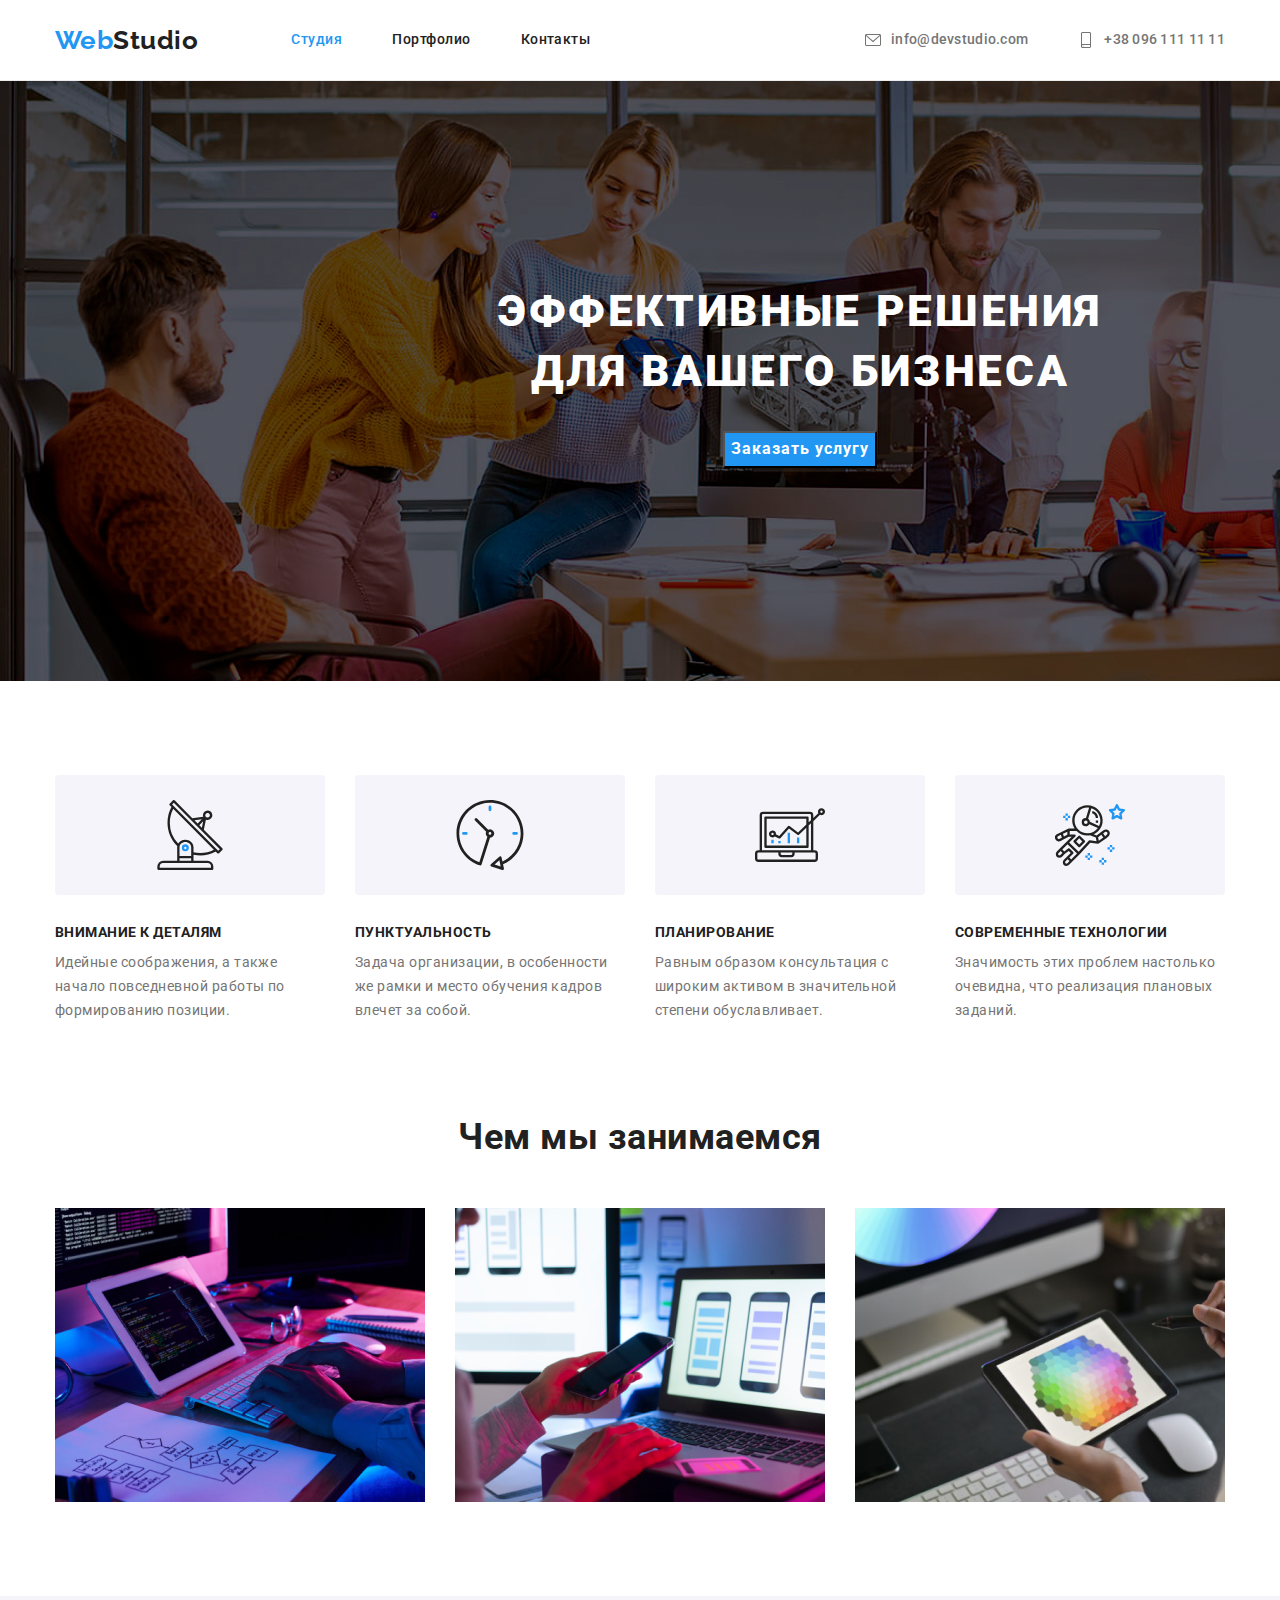
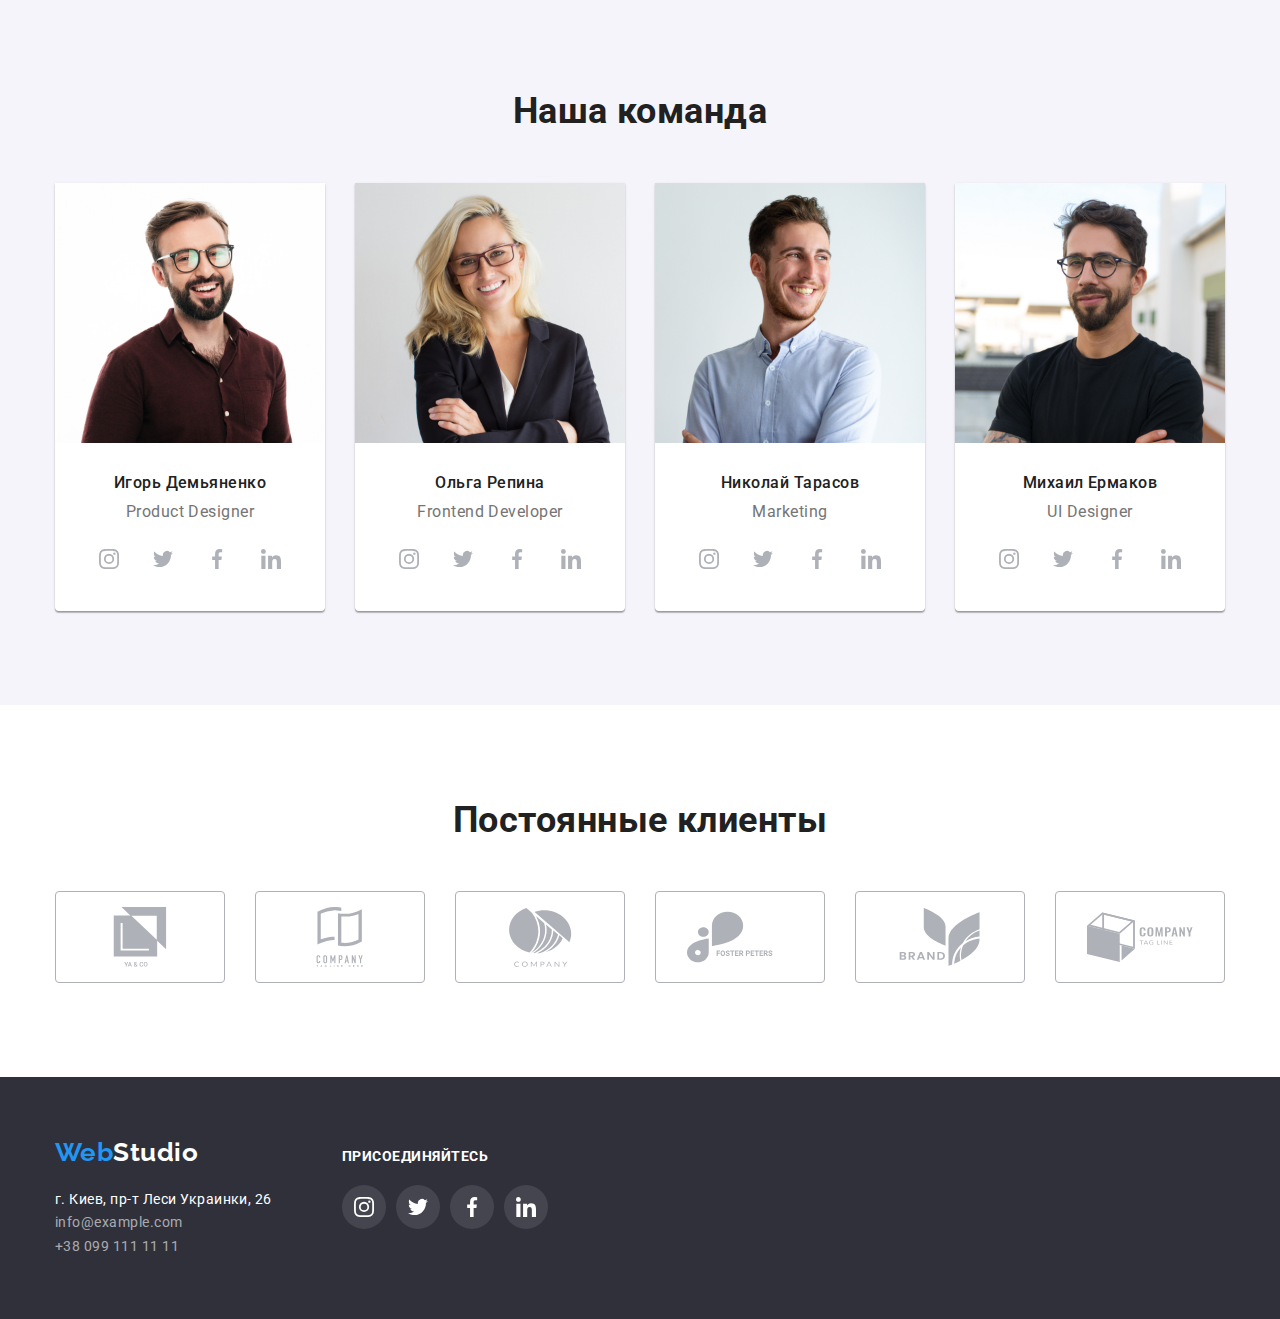
==== commit ac110658: "svg правки" ====
--- a/index.html
+++ b/index.html
@@ -25,14 +25,14 @@
           <li class="item">
             <a class="mail-item" href="mailto:info@devstudio.com">
               <svg class="mail" width="16" height="16">
-                <use href="./img/sprayt.svg#icon-envelope-hover-1-1"></use>
+                <use href="./img/sprayt.svg#icon-envelope-hover-1"></use>
               </svg>
               info@devstudio.com</a>
           </li>
           <li class="item">
             <a class="mail-item" href="tel:0961111111">
               <svg class="mail"  width="16" height="16">
-                <use href="./img/sprayt.svg#icon-Vector"></use>
+                <use href="./img/sprayt.svg#icon-smartphone-1"></use>
               </svg>
               +38 096 111 11 11</a>
           </li>
@@ -55,7 +55,7 @@
               <li class="features-li">
                 <div class="vector">
                   <svg class="vector-img" width="70" height="70">
-                    <use href="./img/sprayt.svg#icon--1"></use>
+                    <use href="./img/sprayt.svg#icon-antenna-1-1"></use>
                   </svg>
                 </div>
                 <h3 class="features-heder">Внимание к деталям</h3>
@@ -64,7 +64,7 @@
               <li class="features-li">
                 <div class="vector">
                   <svg class="vector-img" width="70" height="70">
-                    <use href="./img/sprayt.svg#icon-Vector-2"></use>
+                    <use href="./img/sprayt.svg#icon-clock-1-1"></use>
                   </svg>
                 </div>
                 <h3 class="features-heder">Пунктуальность</h3>
@@ -73,7 +73,7 @@
               <li class="features-li">
                 <div class="vector">
                   <svg class="vector-img" width="70" height="70">
-                    <use href="./img/sprayt.svg#icon-Vector-3"></use>
+                    <use href="./img/sprayt.svg#icon-diagram-1-1"></use>
                   </svg>
                 </div>
                 <h3 class="features-heder">Планирование</h3>
@@ -82,7 +82,7 @@
               <li class="features-li">
                 <div class="vector">
                   <svg class="vector-img" width="70" height="70">
-                    <use href="./img/sprayt.svg#icon-Vector-4"></use>
+                    <use href="./img/sprayt.svg#icon-astronaut-1-1"></use>
                   </svg>
                 </div>
                 <h3 class="features-heder">Современные технологии</h3>
@@ -123,28 +123,28 @@
                   <li class="link-size">
                     <a class="social" href="">
                       <svg class="socials-icon"  width="20" height="20">
-                        <use href="./img/sprayt.svg#icon-instagram"></use>
-                      </svg>
-                    </a>
-                  </li>
-                  <li class="link-size">
-                    <a class="social" href="">
-                      <svg class="socials-icon"  width="20" height="20">
-                        <use href="./img/sprayt.svg#icon-twitter"></use>
-                      </svg>
-                    </a>
-                  </li>
-                  <li class="link-size">
-                    <a class="social" href="">
-                      <svg class="socials-icon"  width="20" height="20">
-                        <use href="./img/sprayt.svg#icon-facebook"></use>
-                      </svg>
-                    </a>
-                  </li>
-                  <li class="link-size">
-                    <a class="social" href="">
-                      <svg class="socials-icon"  width="20" height="20">
-                        <use href="./img/sprayt.svg#icon-linkedin"></use>
+                        <use href="./img/sprayt.svg#icon-instagram-2-1"></use>
+                      </svg>
+                    </a>
+                  </li>
+                  <li class="link-size">
+                    <a class="social" href="">
+                      <svg class="socials-icon"  width="20" height="20">
+                        <use href="./img/sprayt.svg#icon-Group-1"></use>
+                      </svg>
+                    </a>
+                  </li>
+                  <li class="link-size">
+                    <a class="social" href="">
+                      <svg class="socials-icon"  width="20" height="20">
+                        <use href="./img/sprayt.svg#icon-facebook-1-1"></use>
+                      </svg>
+                    </a>
+                  </li>
+                  <li class="link-size">
+                    <a class="social" href="">
+                      <svg class="socials-icon"  width="20" height="20">
+                        <use href="./img/sprayt.svg#icon-linkedin-1"></use>
                       </svg>
                     </a>
                   </li>
@@ -160,28 +160,28 @@
                   <li class="link-size">
                     <a class="social" href="">
                       <svg class="socials-icon" width="20" height="20">
-                        <use href="./img/sprayt.svg#icon-instagram"></use>
-                      </svg>
-                    </a>
-                  </li>
-                  <li class="link-size">
-                    <a class="social" href="">
-                      <svg class="socials-icon" width="20" height="20">
-                        <use href="./img/sprayt.svg#icon-twitter"></use>
-                      </svg>
-                    </a>
-                  </li>
-                  <li class="link-size">
-                    <a class="social" href="">
-                      <svg class="socials-icon" width="20" height="20">
-                        <use href="./img/sprayt.svg#icon-facebook"></use>
-                      </svg>
-                    </a>
-                  </li>
-                  <li class="link-size">
-                    <a class="social" href="">
-                      <svg class="socials-icon" width="20" height="20">
-                        <use href="./img/sprayt.svg#icon-linkedin"></use>
+                        <use href="./img/sprayt.svg#icon-instagram-2-1"></use>
+                      </svg>
+                    </a>
+                  </li>
+                  <li class="link-size">
+                    <a class="social" href="">
+                      <svg class="socials-icon" width="20" height="20">
+                        <use href="./img/sprayt.svg#icon-Group-1"></use>
+                      </svg>
+                    </a>
+                  </li>
+                  <li class="link-size">
+                    <a class="social" href="">
+                      <svg class="socials-icon" width="20" height="20">
+                        <use href="./img/sprayt.svg#icon-facebook-1-1"></use>
+                      </svg>
+                    </a>
+                  </li>
+                  <li class="link-size">
+                    <a class="social" href="">
+                      <svg class="socials-icon" width="20" height="20">
+                        <use href="./img/sprayt.svg#icon-linkedin-1"></use>
                       </svg>
                     </a>
                   </li>
@@ -197,28 +197,28 @@
                   <li class="link-size">
                     <a class="social" href="">
                       <svg class="socials-icon" width="20" height="20">
-                        <use href="./img/sprayt.svg#icon-instagram"></use>
-                      </svg>
-                    </a>
-                  </li>
-                  <li class="link-size">
-                    <a class="social" href="">
-                      <svg class="socials-icon" width="20" height="20">
-                        <use href="./img/sprayt.svg#icon-twitter"></use>
-                      </svg>
-                    </a>
-                  </li>
-                  <li class="link-size">
-                    <a class="social" href="">
-                      <svg class="socials-icon" width="20" height="20">
-                        <use href="./img/sprayt.svg#icon-facebook"></use>
-                      </svg>
-                    </a>
-                  </li>
-                  <li class="link-size">
-                    <a class="social" href="">
-                      <svg class="socials-icon" width="20" height="20">
-                        <use href="./img/sprayt.svg#icon-linkedin"></use>
+                        <use href="./img/sprayt.svg#icon-instagram-2-1"></use>
+                      </svg>
+                    </a>
+                  </li>
+                  <li class="link-size">
+                    <a class="social" href="">
+                      <svg class="socials-icon" width="20" height="20">
+                        <use href="./img/sprayt.svg#icon-Group-1"></use>
+                      </svg>
+                    </a>
+                  </li>
+                  <li class="link-size">
+                    <a class="social" href="">
+                      <svg class="socials-icon" width="20" height="20">
+                        <use href="./img/sprayt.svg#icon-facebook-1-1"></use>
+                      </svg>
+                    </a>
+                  </li>
+                  <li class="link-size">
+                    <a class="social" href="">
+                      <svg class="socials-icon" width="20" height="20">
+                        <use href="./img/sprayt.svg#icon-linkedin-1"></use>
                       </svg>
                     </a>
                   </li>
@@ -234,28 +234,28 @@
                   <li class="link-size">
                     <a class="social" href="">
                       <svg class="socials-icon" width="20" height="20">
-                        <use href="./img/sprayt.svg#icon-instagram"></use>
-                      </svg>
-                    </a>
-                  </li>
-                  <li class="link-size">
-                    <a class="social" href="">
-                      <svg class="socials-icon"  width="20" height="20">
-                        <use href="./img/sprayt.svg#icon-twitter"></use>
-                      </svg>
-                    </a>
-                  </li>
-                  <li class="link-size">
-                    <a class="social" href="">
-                      <svg class="socials-icon" width="20" height="20">
-                        <use href="./img/sprayt.svg#icon-facebook"></use>
-                      </svg>
-                    </a>
-                  </li>
-                  <li class="link-size">
-                    <a class="social" href="">
-                      <svg class="socials-icon" width="20" height="20">
-                        <use href="./img/sprayt.svg#icon-linkedin"></use>
+                        <use href="./img/sprayt.svg#icon-instagram-2-1"></use>
+                      </svg>
+                    </a>
+                  </li>
+                  <li class="link-size">
+                    <a class="social" href="">
+                      <svg class="socials-icon"  width="20" height="20">
+                        <use href="./img/sprayt.svg#icon-Group-1"></use>
+                      </svg>
+                    </a>
+                  </li>
+                  <li class="link-size">
+                    <a class="social" href="">
+                      <svg class="socials-icon" width="20" height="20">
+                        <use href="./img/sprayt.svg#icon-facebook-1-1"></use>
+                      </svg>
+                    </a>
+                  </li>
+                  <li class="link-size">
+                    <a class="social" href="">
+                      <svg class="socials-icon" width="20" height="20">
+                        <use href="./img/sprayt.svg#icon-linkedin-1"></use>
                       </svg>
                     </a>
                   </li>
@@ -267,7 +267,7 @@
       </section>
 
       <section class="clients">
-        <div >
+        <div class="container">
           <h2>Постоянные клиенты</h2>
             <ul class="clients-list list">
               <li class="clients-li"> 
@@ -294,7 +294,7 @@
               <li class="clients-li">
                 <a class="clients-link" href="">
                   <svg class="clients-logo" width="106" height="60">
-                    <use href="./img/sprayt.svg#icon-Logo-4"></use>
+                    <use href="./img/sprayt.svg#icon-group-4"></use>
                   </svg>
                 </a>
               </li>
@@ -332,34 +332,34 @@
             </ul>
         </address>
       </div>
-      <div class="footer-section">
+      <div>
         <h3 class="footer-header">присоединяйтесь</h3>
         <ul class="footer-list list">
           <li class="footer-li">
             <a class="social-footer" href="">
               <svg class="socials-icon" width="20" height="20">
-                <use href="./img/sprayt.svg#icon-instagram"></use>
+                <use href="./img/sprayt.svg#icon-instagram-2-1"></use>
               </svg>
             </a>
           </li>
           <li class="footer-li">
             <a class="social-footer" href="">
               <svg class="socials-icon" width="20" height="20">
-                <use href="./img/sprayt.svg#icon-twitter"></use>
+                <use href="./img/sprayt.svg#icon-Group-1"></use>
               </svg>
             </a>
           </li>
           <li class="footer-li">
             <a class="social-footer" href="">
               <svg class="socials-icon" width="20" height="20">
-                <use href="./img/sprayt.svg#icon-facebook"></use>
+                <use href="./img/sprayt.svg#icon-facebook-1-1"></use>
               </svg>
             </a>
           </li>
           <li class="footer-li">
             <a class="social-footer" href="">
               <svg class="socials-icon"  width="20" height="20">
-                <use href="./img/sprayt.svg#icon-linkedin"></use>
+                <use href="./img/sprayt.svg#icon-linkedin-1"></use>
               </svg>
             </a>
           </li>
--- a/css/styles.css
+++ b/css/styles.css
@@ -178,6 +178,8 @@
     url(../img/фон.jpg);
   background-repeat: no-repeat;
   background-position: center;
+
+  width: 1600px;
   height: 600px;
 
   text-align: center;
@@ -301,6 +303,14 @@
   margin-left: 30px;
 }
 
+.command-li {
+  background-color: #FFFFFF;
+  box-shadow: 0px 1px 3px rgba(0, 0, 0, 0.12),
+  0px 1px 1px rgba(0, 0, 0, 0.14),
+  0px 2px 1px rgba(0, 0, 0, 0.2);
+  border-radius: 0px 0px 4px 4px;
+}
+
 .command-heder {
   margin-bottom: 10px;
 
@@ -329,7 +339,7 @@
 }
 
 .social-command .link-size + .link-size {
-  padding-left: 10px;
+  margin-left: 10px;
 }
 
 .social {
@@ -400,6 +410,7 @@
 
 .footer-container {
   display: flex;
+  align-items: baseline;
 }
 
 .footer-section {
@@ -472,7 +483,7 @@
 }
 
 .footer-list .footer-li + .footer-li {
-  padding-left: 10px;
+  margin-left: 10px;
 }
 
 /* Портфолио*/
@@ -510,6 +521,9 @@
 .list-btn:focus {
   color: var(--white-text);
   background-color: var(--accent-color);
+  box-shadow: 0px 3px 1px rgba(0, 0, 0, 0.1),
+  0px 1px 2px rgba(0, 0, 0, 0.08),
+  0px 2px 2px rgba(0, 0, 0, 0.12);
 }
 
 .filters .current {
@@ -527,6 +541,11 @@
   margin-bottom: 30px;
 }
 
+.flex-element:hover{
+  box-shadow: 0px 1px 1px rgba(0, 0, 0, 0.12),
+  0px 4px 4px rgba(0, 0, 0, 0.06),
+  1px 4px 6px rgba(0, 0, 0, 0.16);
+}
 .flex-element:nth-child(3n) {
   margin-right: 0;
 }
